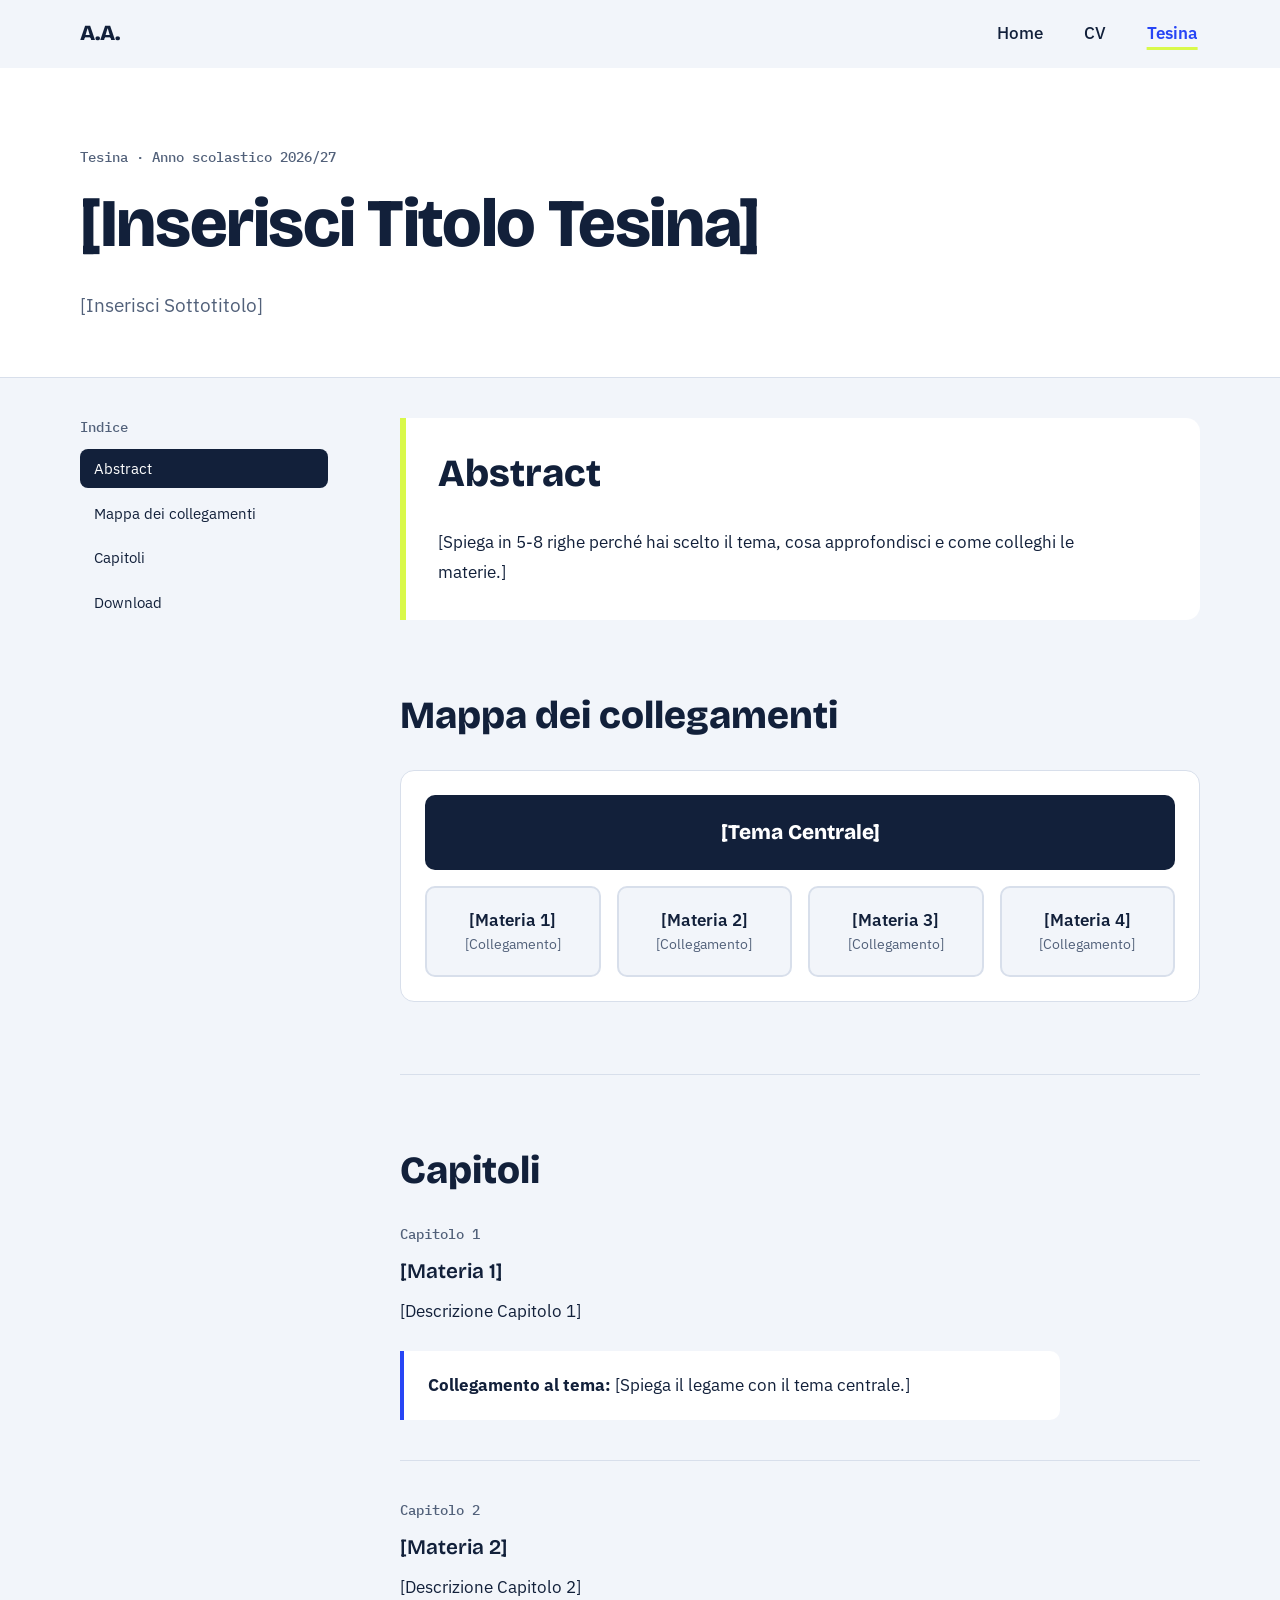
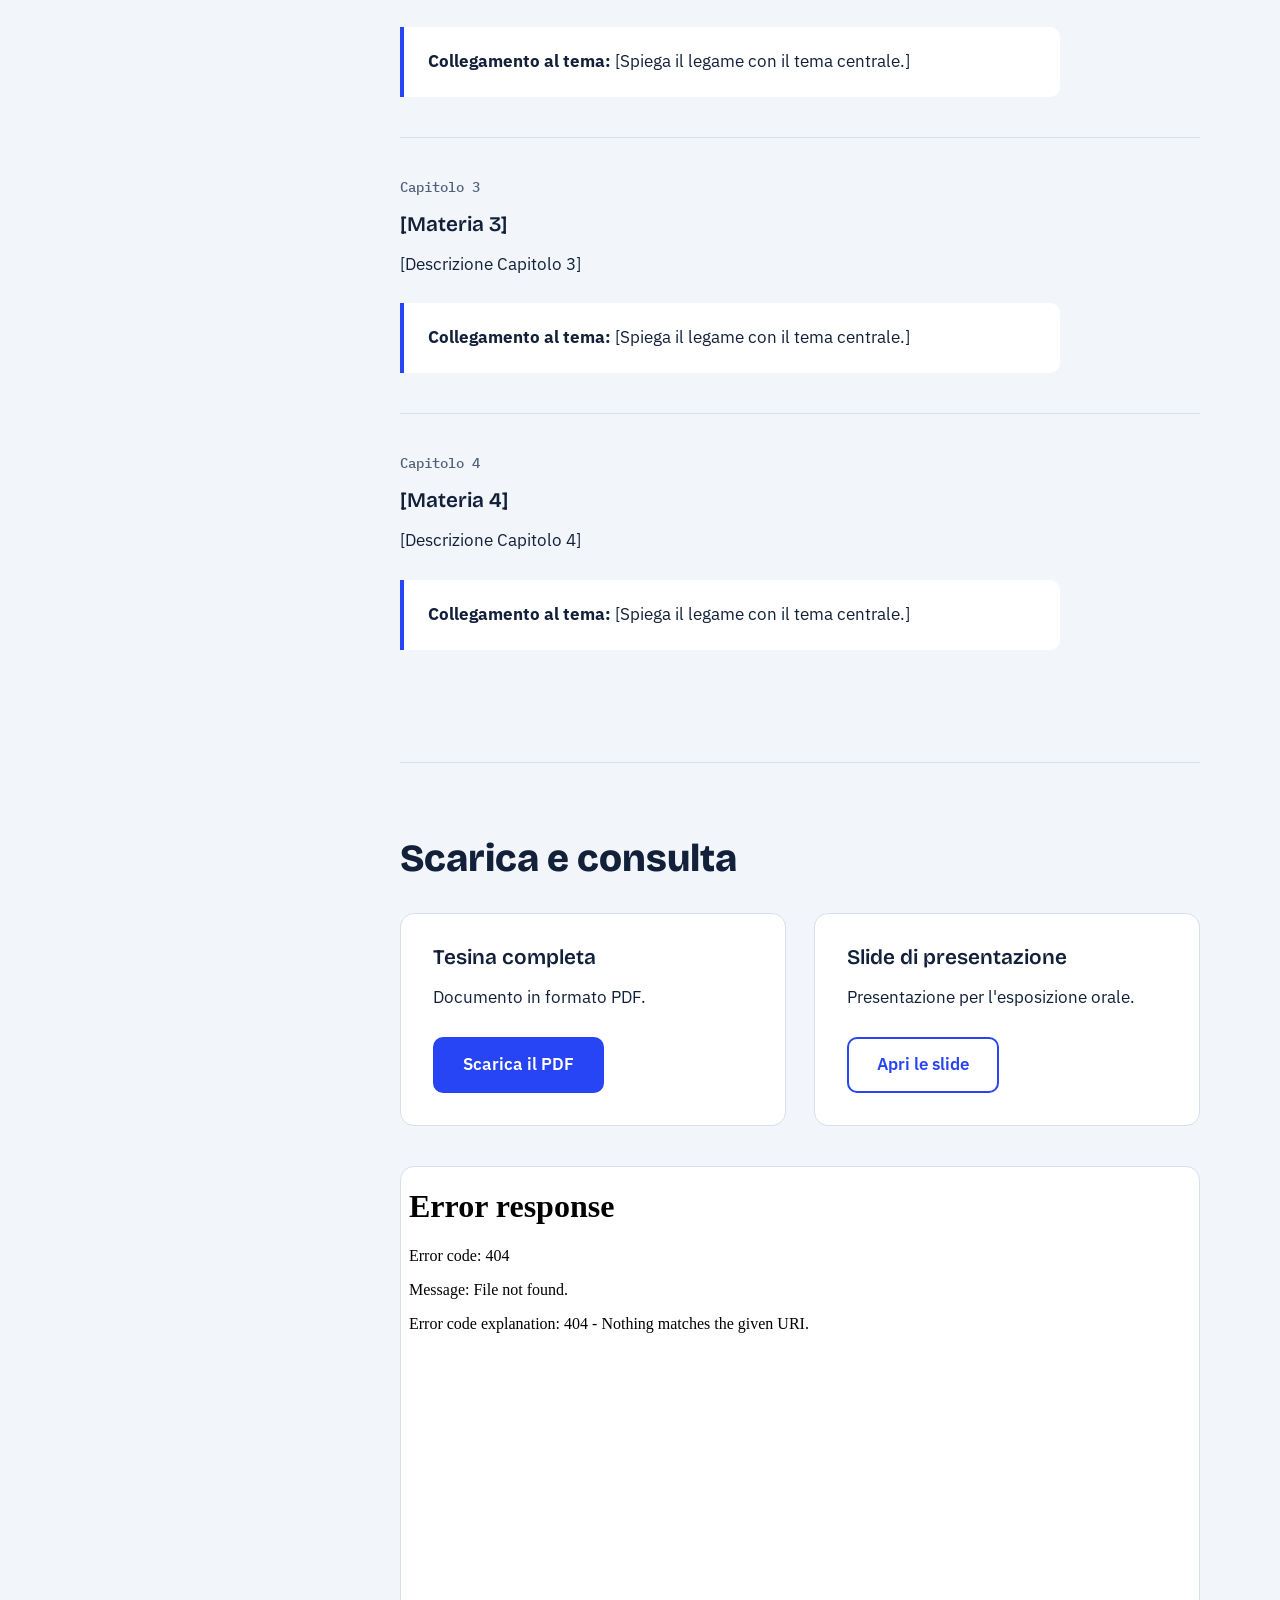
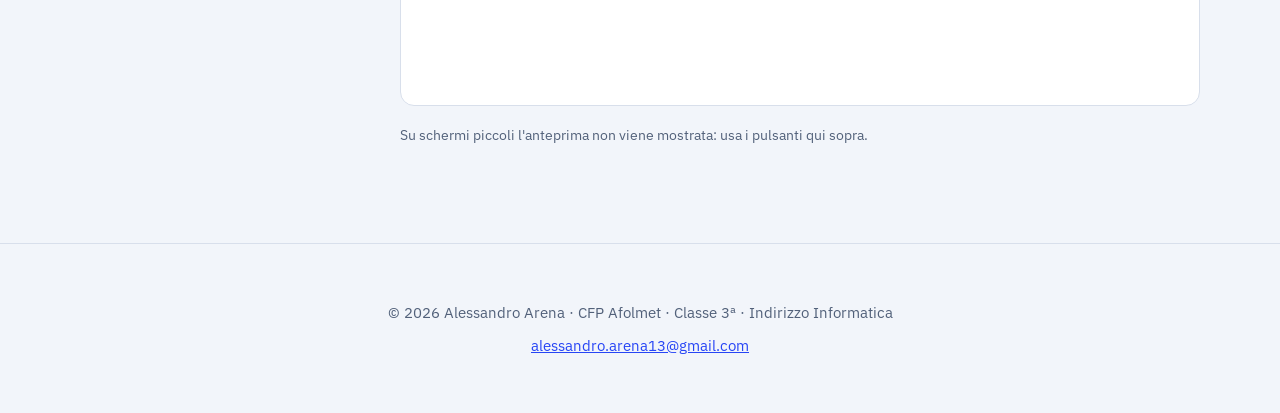
==== tesina.html @ 5dff7b11 "primo tesina" ====
<!DOCTYPE html>
<html lang="it">
<head>
  <meta charset="UTF-8">
  <meta name="viewport" content="width=device-width, initial-scale=1">
  <title>Tesina | Alessandro Arena</title>
  <meta name="description" content="[Inserisci Titolo Tesina]: tesina di Alessandro Arena, classe 3ª Informatica.">
  <meta name="theme-color" content="#F2F5FA">
  <link rel="icon" href="data:image/svg+xml,%3Csvg xmlns='http://www.w3.org/2000/svg' viewBox='0 0 64 64'%3E%3Crect width='64' height='64' rx='14' fill='%232745F5'/%3E%3Ctext x='32' y='41' font-family='sans-serif' font-size='24' font-weight='800' text-anchor='middle' fill='white'%3EA.A.%3C/text%3E%3C/svg%3E">
  <link rel="preconnect" href="https://fonts.googleapis.com">
  <link rel="preconnect" href="https://fonts.gstatic.com" crossorigin>
  <link href="https://fonts.googleapis.com/css2?family=Bricolage+Grotesque:wght@600;800&family=IBM+Plex+Sans:wght@400;500;600&family=IBM+Plex+Mono:wght@500&display=swap" rel="stylesheet">
  <link rel="stylesheet" href="style.css">
  <script src="script.js" defer></script>
</head>
<body>
  <a class="skip-link" href="#main">Vai al contenuto</a>

  <header class="site-header">
    <a class="logo" href="index.html">A.A.<span class="sr-only"> – Alessandro Arena, Home</span></a>
    <nav class="site-nav" aria-label="Navigazione principale">
      <ul role="list">
        <li><a href="index.html">Home</a></li>
        <li><a href="cv.html">CV</a></li>
        <li><a href="tesina.html" aria-current="page">Tesina</a></li>
      </ul>
    </nav>
  </header>

  <main id="main">
    <section class="page-hero">
      <div class="container">
        <p class="eyebrow">Tesina · Anno scolastico 2026/27</p>
        <h1>[Inserisci Titolo Tesina]</h1>
        <p class="lead">[Inserisci Sottotitolo]</p>
      </div>
    </section>

    <div class="container layout">
      <div class="sidebar">
        <nav class="toc" aria-label="Indice della tesina">
          <h2 class="toc-title">Indice</h2>
          <ul role="list">
            <li><a href="#abstract">Abstract</a></li>
            <li><a href="#mappa">Mappa dei collegamenti</a></li>
            <li><a href="#capitoli">Capitoli</a></li>
            <li><a href="#download">Download</a></li>
          </ul>
        </nav>
      </div>

      <div class="content">
        <section id="abstract" class="block highlight">
          <h2>Abstract</h2>
          <p>[Spiega in 5-8 righe perché hai scelto il tema, cosa approfondisci e come colleghi le materie.]</p>
        </section>

        <section id="mappa" class="block">
          <h2>Mappa dei collegamenti</h2>
          <div class="map">
            <p class="map-center">[Tema Centrale]</p>
            <ul class="map-nodes" role="list">
              <li><a class="map-node" href="#materia-1">[Materia 1]<small>[Collegamento]</small></a></li>
              <li><a class="map-node" href="#materia-2">[Materia 2]<small>[Collegamento]</small></a></li>
              <li><a class="map-node" href="#materia-3">[Materia 3]<small>[Collegamento]</small></a></li>
              <li><a class="map-node" href="#materia-4">[Materia 4]<small>[Collegamento]</small></a></li>
            </ul>
          </div>
        </section>

        <section id="capitoli" class="block">
          <h2>Capitoli</h2>
          <article id="materia-1" class="chapter">
            <header>
              <p class="eyebrow">Capitolo 1</p>
              <h3>[Materia 1]</h3>
            </header>
            <p>[Descrizione Capitolo 1]</p>
            <p class="link-theme"><strong>Collegamento al tema:</strong> [Spiega il legame con il tema centrale.]</p>
          </article>
          <article id="materia-2" class="chapter">
            <header>
              <p class="eyebrow">Capitolo 2</p>
              <h3>[Materia 2]</h3>
            </header>
            <p>[Descrizione Capitolo 2]</p>
            <p class="link-theme"><strong>Collegamento al tema:</strong> [Spiega il legame con il tema centrale.]</p>
          </article>
          <article id="materia-3" class="chapter">
            <header>
              <p class="eyebrow">Capitolo 3</p>
              <h3>[Materia 3]</h3>
            </header>
            <p>[Descrizione Capitolo 3]</p>
            <p class="link-theme"><strong>Collegamento al tema:</strong> [Spiega il legame con il tema centrale.]</p>
          </article>
          <article id="materia-4" class="chapter">
            <header>
              <p class="eyebrow">Capitolo 4</p>
              <h3>[Materia 4]</h3>
            </header>
            <p>[Descrizione Capitolo 4]</p>
            <p class="link-theme"><strong>Collegamento al tema:</strong> [Spiega il legame con il tema centrale.]</p>
          </article>
        </section>

        <section id="download" class="block">
          <h2>Scarica e consulta</h2>
          <div class="grid grid-2">
            <article class="card">
              <h3>Tesina completa</h3>
              <p>Documento in formato PDF.</p>
              <a class="btn btn-primary" href="assets/tesina.pdf" download>Scarica il PDF</a>
            </article>
            <article class="card">
              <h3>Slide di presentazione</h3>
              <p>Presentazione per l'esposizione orale.</p>
              <a class="btn btn-secondary" href="assets/slide.pdf" target="_blank" rel="noopener">Apri le slide<span class="sr-only"> (si apre in una nuova scheda)</span></a>
            </article>
          </div>
          <iframe class="pdf" src="assets/tesina.pdf" title="Anteprima PDF della tesina" loading="lazy"></iframe>
          <p class="note">Su schermi piccoli l'anteprima non viene mostrata: usa i pulsanti qui sopra.</p>
        </section>
      </div>
    </div>
  </main>

  <footer class="site-footer">
    <p>© <span id="year">2026</span> Alessandro Arena · CFP Afolmet · Classe 3ª · Indirizzo Informatica</p>
    <p><a href="mailto:alessandro.arena13@gmail.com">alessandro.arena13@gmail.com</a></p>
  </footer>
</body>
</html>
---- style.css ----
/* =========================================================
   Alessandro Arena · Sito personale
   Indice:
   1  Token (colori, font, spazi)
   2  Base e reset
   3  Tipografia
   4  Utility (container, sr-only, skip-link)
   5  Header e navigazione
   6  Bottoni
   7  Ritratto (foto con fallback)
   8  Hero
   9  Sezioni e card
   9b Progetti (Home)
   10 Layout con sidebar (CV, Tesina)
   11 Componenti del CV
   12 Componenti della Tesina
   13 Footer
   14 Breakpoint (tablet, desktop)
   15 Preferenze utente e stampa
   ========================================================= */

/* ===== 1. Token: cambia qui colori, font e spaziature ===== */
:root {
  color-scheme: light;

  --bg: #F2F5FA;
  --surface: #FFFFFF;
  --ink: #12203A;
  --muted: #52617A;
  --primary: #2745F5;
  --primary-dark: #1B33C4;
  --marker: #D9F94A;
  --border: #D8DFEB;

  --radius: 14px;
  --radius-sm: 10px;
  --max: 1120px;
  --header-h: 4.25rem;
  --space-section: clamp(3.5rem, 8vw, 6rem);
  --space-block: clamp(3rem, 6vw, 4.5rem);

  --font-title: 'Bricolage Grotesque', system-ui, sans-serif;
  --font-text: 'IBM Plex Sans', system-ui, sans-serif;
  --font-mono: 'IBM Plex Mono', ui-monospace, monospace;
}

/* ===== 2. Base e reset ===== */
*, *::before, *::after { box-sizing: border-box; }
html {
  scroll-behavior: smooth;
  scroll-padding-top: calc(var(--header-h) + 1.5rem);
  -webkit-text-size-adjust: 100%;
}
body {
  min-height: 100vh;
  min-height: 100dvh;
  display: flex;
  flex-direction: column;
  margin: 0;
  font: 1.0625rem/1.75 var(--font-text);
  color: var(--ink);
  background: var(--bg);
}
main { flex: 1; }
img { max-width: 100%; height: auto; display: block; }
a { color: var(--primary); }
a:hover { color: var(--primary-dark); }
:focus-visible { outline: 3px solid var(--primary); outline-offset: 3px; }
ul, ol { margin: 0; padding: 0; list-style: none; }

/* ===== 3. Tipografia ===== */
h1, h2, h3, h4 { font-family: var(--font-title); line-height: 1.2; margin: 0; }
h1 { font-size: clamp(2.5rem, 7vw, 4.25rem); font-weight: 800; letter-spacing: -.02em; margin-bottom: 1.5rem; }
h2 { font-size: clamp(1.75rem, 4vw, 2.4rem); font-weight: 800; margin-bottom: 1.5rem; }
h3 { font-size: 1.3rem; font-weight: 600; margin-bottom: .75rem; }
h4 { font: 500 .85rem/1.4 var(--font-mono); color: var(--muted); margin-bottom: 1rem; }
p { margin: 0 0 1.5rem; max-width: 66ch; }
p:last-child { margin-bottom: 0; }
.hl { background: linear-gradient(transparent 55%, var(--marker) 55%); padding: 0 .1em; }
.eyebrow { font: 500 .85rem/1.4 var(--font-mono); color: var(--muted); margin-bottom: 1rem; }
.lead { font-size: 1.2rem; line-height: 1.7; color: var(--muted); margin-bottom: 2rem; }

/* ===== 4. Utility ===== */
.container { width: min(100% - 2.5rem, var(--max)); margin-inline: auto; }
.sr-only {
  position: absolute; width: 1px; height: 1px; margin: -1px; padding: 0;
  overflow: hidden; clip: rect(0 0 0 0); white-space: nowrap; border: 0;
}
.skip-link { position: absolute; left: 1rem; top: -4rem; background: var(--ink); color: #fff; padding: .5rem 1rem; border-radius: 6px; z-index: 100; }
.skip-link:focus { top: 1rem; color: #fff; }

/* ===== 5. Header e navigazione (3 voci: sempre in orizzontale) ===== */
.site-header {
  position: sticky; top: 0; z-index: 50;
  display: flex; align-items: center; justify-content: space-between; gap: 1rem;
  height: var(--header-h);
  padding-inline: max(1.25rem, calc((100% - var(--max)) / 2));
  background: rgba(242, 245, 250, .94);
  -webkit-backdrop-filter: blur(8px);
  backdrop-filter: blur(8px);
  border-bottom: 1px solid transparent;
  transition: border-color .2s;
}
.site-header.scrolled { border-bottom-color: var(--border); }
.logo { font: 800 1.35rem/1 var(--font-title); color: var(--ink); text-decoration: none; }
.logo:hover { color: var(--primary); }
.site-nav ul { display: flex; gap: 1.25rem; }
.site-nav a { display: block; padding: .5rem .15rem; color: var(--ink); text-decoration: none; font-weight: 500; }
.site-nav a:hover { color: var(--primary); }
.site-nav a[aria-current="page"] {
  color: var(--primary); font-weight: 600;
  text-decoration: underline; text-decoration-thickness: 3px;
  text-underline-offset: 8px; text-decoration-color: var(--marker);
}

/* ===== 6. Bottoni ===== */
.btn { display: inline-block; padding: .9rem 1.75rem; border: 2px solid var(--primary); border-radius: var(--radius-sm); font-weight: 600; line-height: 1.4; text-decoration: none; transition: background .15s, color .15s; }
.btn-primary { background: var(--primary); color: #fff; }
.btn-primary:hover { background: var(--primary-dark); border-color: var(--primary-dark); color: #fff; }
.btn-secondary { background: transparent; color: var(--primary); }
.btn-secondary:hover { background: var(--primary); color: #fff; }
.cta-group { display: flex; flex-wrap: wrap; gap: 1rem; margin-top: 2rem; }

/* ===== 7. Ritratto: iniziali dietro la foto (fallback se manca) ===== */
.portrait {
  position: relative; display: grid; place-items: center;
  width: 5.5rem; aspect-ratio: 1; flex-shrink: 0;
  border-radius: 50%; overflow: hidden;
  background: var(--ink); color: #fff;
  font: 800 1.5rem/1 var(--font-title); letter-spacing: -.02em;
}
.portrait img { position: absolute; inset: 0; width: 100%; height: 100%; object-fit: cover; }
.portrait-lg { width: min(100%, 22.5rem); margin-inline: auto; font-size: 4rem; box-shadow: 14px 14px 0 var(--marker); }

/* ===== 8. Hero ===== */
.hero { margin-block: 2rem var(--space-section); display: grid; gap: 3rem; align-items: center; }
.page-hero { padding: clamp(3rem, 7vw, 5rem) 0 clamp(2.5rem, 5vw, 3.5rem); background: var(--surface); border-bottom: 1px solid var(--border); }
.page-hero .lead:last-child { margin-bottom: 0; }

/* ===== 9. Sezioni e card ===== */
.section { padding-block: var(--space-section); }
.section.alt { background: var(--surface); border-block: 1px solid var(--border); }
.section-title { margin-bottom: 2.5rem; }
.split { display: grid; gap: 3rem; }
.facts { display: grid; gap: 1.25rem; align-content: start; }
.facts li { padding: 1.25rem 1.5rem; background: var(--surface); border-left: 4px solid var(--marker); border-radius: 0 var(--radius) var(--radius) 0; color: var(--muted); line-height: 1.5; }
.facts strong { display: block; font: 800 1.5rem var(--font-title); color: var(--ink); margin-bottom: .25rem; }

.grid { display: grid; gap: 1.75rem; }
.card {
  --card-bg: var(--surface);
  --chip-bg: var(--bg);
  display: flex; flex-direction: column; align-items: flex-start;
  padding: 2rem;
  background: var(--card-bg);
  border: 1px solid var(--border); border-radius: var(--radius);
}
.section.alt .card { --card-bg: var(--bg); --chip-bg: var(--surface); }
.card > .badges { margin-bottom: 1.75rem; }
.card > .btn { margin-top: auto; }

.badges { display: flex; flex-wrap: wrap; gap: .75rem; }
.badges li { font: 500 .9rem/1.3 var(--font-mono); padding: .45rem .95rem; background: var(--chip-bg, var(--surface)); border: 1px solid var(--border); border-radius: 999px; }
.tags { font: 500 .9rem var(--font-mono); color: var(--muted); }

/* ===== 9b. Progetti (Home) ===== */
.project { display: grid; gap: 3rem; padding: 2rem; background: var(--bg); border: 1px solid var(--border); border-radius: var(--radius); }
.project h3 { font-size: 1.6rem; }
.project h4 { margin: 2rem 0 .85rem; }
.project code { font: 500 .9em var(--font-mono); padding: .1em .4em; background: var(--surface); border: 1px solid var(--border); border-radius: 6px; }
.project-tags { margin-top: 2rem; }
.project-next { margin-top: 1.75rem; }

.steps { counter-reset: step; display: grid; gap: .85rem; }
.steps li { counter-increment: step; position: relative; padding-left: 2.5rem; line-height: 1.55; }
.steps li::before { content: counter(step); position: absolute; left: 0; top: .1em; display: grid; place-items: center; width: 1.7rem; height: 1.7rem; border-radius: 50%; background: var(--marker); color: var(--ink); font: 500 .85rem/1 var(--font-mono); }

/* Anteprima giocabile: telefono con iframe (solo da desktop, come il PDF) */
.project-demo { display: none; }
.phone { width: 21rem; max-width: 100%; height: 40rem; margin-inline: auto; overflow: hidden; background: #1f4229; border: 10px solid var(--ink); border-radius: 36px; box-shadow: 14px 14px 0 var(--marker); }
.phone iframe { display: block; width: 100%; height: 100%; border: 0; }
.demo-actions { display: flex; justify-content: center; margin-top: 2rem; }
.btn-sm { padding: .55rem 1.25rem; font-size: .95rem; cursor: pointer; font-family: inherit; }
.project-demo .note { text-align: center; margin-inline: auto; }

/* ===== 10. Layout con sidebar (CV, Tesina) ===== */
.layout { display: grid; gap: 2.5rem; padding-block: 2.5rem var(--space-section); }
.sidebar { display: grid; gap: 1.75rem; align-content: start; }
.profile { display: flex; align-items: center; gap: 1rem; }
.profile-name { margin: 0; font: 800 1.2rem/1.2 var(--font-title); }
.profile-role { margin: .25rem 0 0; font: 500 .85rem/1.4 var(--font-mono); color: var(--muted); }

.toc-title { margin-bottom: .75rem; font: 500 .85rem/1.4 var(--font-mono); color: var(--muted); }
.toc ul { display: flex; flex-wrap: wrap; gap: .6rem; }
.toc a { display: block; padding: .5rem 1rem; background: var(--surface); border: 1px solid var(--border); border-radius: 999px; color: var(--ink); font-size: .95rem; line-height: 1.4; text-decoration: none; }
.toc a:hover { border-color: var(--primary); }
.toc a[aria-current="true"] { background: var(--ink); border-color: var(--ink); color: #fff; }

.block { padding-bottom: var(--space-block); margin-bottom: var(--space-block); border-bottom: 1px solid var(--border); }
.block:last-child { margin-bottom: 0; padding-bottom: 0; border-bottom: 0; }
.block > h2 { margin-bottom: 2rem; }
.block.highlight { padding: 2rem; background: var(--surface); border: 0; border-left: 6px solid var(--marker); border-radius: 0 var(--radius) var(--radius) 0; }
address { font-style: normal; }
address p { margin-bottom: .75rem; }

/* ===== 11. Componenti del CV ===== */
/* Dati rapidi (etichetta / valore) */
.data { display: grid; gap: 1rem; margin: 2rem 0 0; }
.data div { padding: 1rem 1.25rem; background: var(--surface); border: 1px solid var(--border); border-radius: var(--radius-sm); }
.data dt { font: 500 .8rem var(--font-mono); color: var(--muted); margin-bottom: .35rem; }
.data dd { margin: 0; font-weight: 600; line-height: 1.5; }

/* Timeline: data sopra (mobile) o a sinistra (tablet+), scheda a destra */
.timeline { display: grid; gap: 1.5rem; }
.timeline li { display: grid; gap: .75rem; }
.timeline time { font: 500 .9rem var(--font-mono); color: var(--primary); }
.timeline .entry { padding: 1.75rem 2rem; background: var(--surface); border: 1px solid var(--border); border-radius: var(--radius); }
.timeline .entry h3 { margin-bottom: .35rem; }
.timeline .where { margin-bottom: 1.25rem; font-size: .95rem; color: var(--muted); }
.timeline h4 { margin: 1.5rem 0 .75rem; }

/* Liste con segno di spunta */
.check-list { display: grid; gap: .85rem; }
.check-list li { position: relative; padding-left: 1.9rem; line-height: 1.55; }
.check-list li::before { content: ""; position: absolute; left: .15rem; top: .4em; width: .6rem; height: .35rem; border-left: 2px solid var(--primary); border-bottom: 2px solid var(--primary); transform: rotate(-45deg); }

/* Competenze: gruppi etichettati dentro le card */
.skill-group { width: 100%; }
.skill-group + .skill-group { margin-top: 2rem; }

/* Tabella lingue */
.lang-table { width: 100%; border-collapse: separate; border-spacing: 0; background: var(--surface); border: 1px solid var(--border); border-radius: var(--radius); overflow: hidden; }
.lang-table th, .lang-table td { padding: 1rem 1.5rem; text-align: left; border-bottom: 1px solid var(--border); }
.lang-table tr:last-child > * { border-bottom: 0; }
.lang-table th { font-weight: 500; }
.lang-table td { font: 500 .95rem var(--font-mono); color: var(--primary); text-align: right; }
.lang-note { margin-top: 1rem; font-size: .9rem; color: var(--muted); }

/* ===== 12. Componenti della Tesina ===== */
.map { display: grid; gap: 1rem; padding: 1.5rem; background: var(--surface); border: 1px solid var(--border); border-radius: var(--radius); }
.map-center { margin: 0; padding: 1.5rem; text-align: center; font: 800 1.3rem/1.3 var(--font-title); background: var(--ink); color: #fff; border-radius: var(--radius-sm); }
.map-nodes { display: grid; gap: 1rem; }
.map-node { display: block; height: 100%; padding: 1.25rem; text-align: center; font-weight: 600; line-height: 1.5; text-decoration: none; color: var(--ink); background: var(--bg); border: 2px solid var(--border); border-radius: var(--radius-sm); transition: border-color .15s, background .15s; }
.map-node:hover { border-color: var(--primary); background: var(--marker); color: var(--ink); }
.map-node small { display: block; font-weight: 400; color: var(--muted); }

.chapter { padding: 2.5rem 0; }
.chapter + .chapter { border-top: 1px solid var(--border); }
.chapter:first-of-type { padding-top: 0; }
.link-theme { padding: 1.25rem 1.5rem; background: var(--surface); border-left: 4px solid var(--primary); border-radius: 0 var(--radius-sm) var(--radius-sm) 0; }

.pdf { display: none; width: 100%; height: 540px; margin-top: 2.5rem; background: var(--surface); border: 1px solid var(--border); border-radius: var(--radius); }
.note { margin-top: 1rem; font-size: .9rem; color: var(--muted); }

/* ===== 13. Footer ===== */
.site-footer { padding: 3rem 1.25rem; text-align: center; font-size: .95rem; color: var(--muted); border-top: 1px solid var(--border); }
.site-footer p { margin: .4rem auto; }

/* ===== 14. Breakpoint ===== */
/* Tablet */
@media (min-width: 640px) {
  .grid-2 { grid-template-columns: repeat(2, 1fr); }
  .data { grid-template-columns: repeat(3, 1fr); }
  .map-nodes { grid-template-columns: repeat(2, 1fr); }

  .timeline { gap: 2rem; }
  .timeline li { grid-template-columns: 9.5rem 1fr; gap: 2rem; }
  .timeline time { position: relative; padding: 1.85rem 1.5rem 0 0; text-align: right; }
  .timeline time::after { content: ""; position: absolute; right: -7px; top: 2.1rem; width: 14px; height: 14px; border-radius: 50%; background: var(--primary); border: 3px solid var(--bg); z-index: 1; }
  .timeline time::before { content: ""; position: absolute; right: -1px; top: 0; bottom: -2rem; width: 2px; background: var(--border); }
  .timeline li:last-child time::before { bottom: auto; height: 2.1rem; }

  .two-col { columns: 2; column-gap: 2.5rem; display: block; }
  .two-col li { break-inside: avoid; margin-bottom: .85rem; }
}

/* Desktop: sidebar affiancata, griglie a 3-4 colonne */
@media (min-width: 900px) {
  .site-nav ul { gap: 2.25rem; }
  .hero { grid-template-columns: 1.2fr 1fr; gap: 4rem; min-height: 70vh; }
  .split { grid-template-columns: 1.4fr 1fr; gap: 4rem; }
  .grid-3 { grid-template-columns: repeat(3, 1fr); }
  .map-nodes { grid-template-columns: repeat(4, 1fr); }
  .pdf { display: block; }
  .project { grid-template-columns: minmax(0, 1fr) 21rem; gap: 4rem; padding: 2.5rem; align-items: start; }
  .project-demo { display: block; position: sticky; top: calc(var(--header-h) + 1.5rem); }

  .layout { grid-template-columns: 15.5rem minmax(0, 1fr); gap: 4.5rem; }
  .sidebar { position: sticky; top: calc(var(--header-h) + 1.5rem); align-self: start; }
  .profile { flex-direction: column; align-items: flex-start; gap: 1.25rem; }
  .profile .portrait { width: 9.5rem; font-size: 2.2rem; }
  .toc ul { flex-direction: column; gap: .35rem; }
  .toc a { padding: .55rem .85rem; background: none; border: 0; border-radius: 8px; }
  .toc a:hover { background: var(--surface); }
  .toc a[aria-current="true"] { background: var(--ink); }
}

/* ===== 15. Preferenze utente e stampa ===== */
@media (prefers-reduced-motion: reduce) {
  html { scroll-behavior: auto; }
  * { transition: none !important; }
}

@media print {
  .site-header, .site-footer, .skip-link, .btn, .pdf, .toc, .project-demo { display: none; }
  body { display: block; background: #fff; font-size: 11pt; }
  .layout { display: block; padding-top: 1rem; }
  .sidebar { position: static; margin-bottom: 1.5rem; }
  .block, .entry, .card, .project, .data div { break-inside: avoid; }
  a { color: inherit; }
}
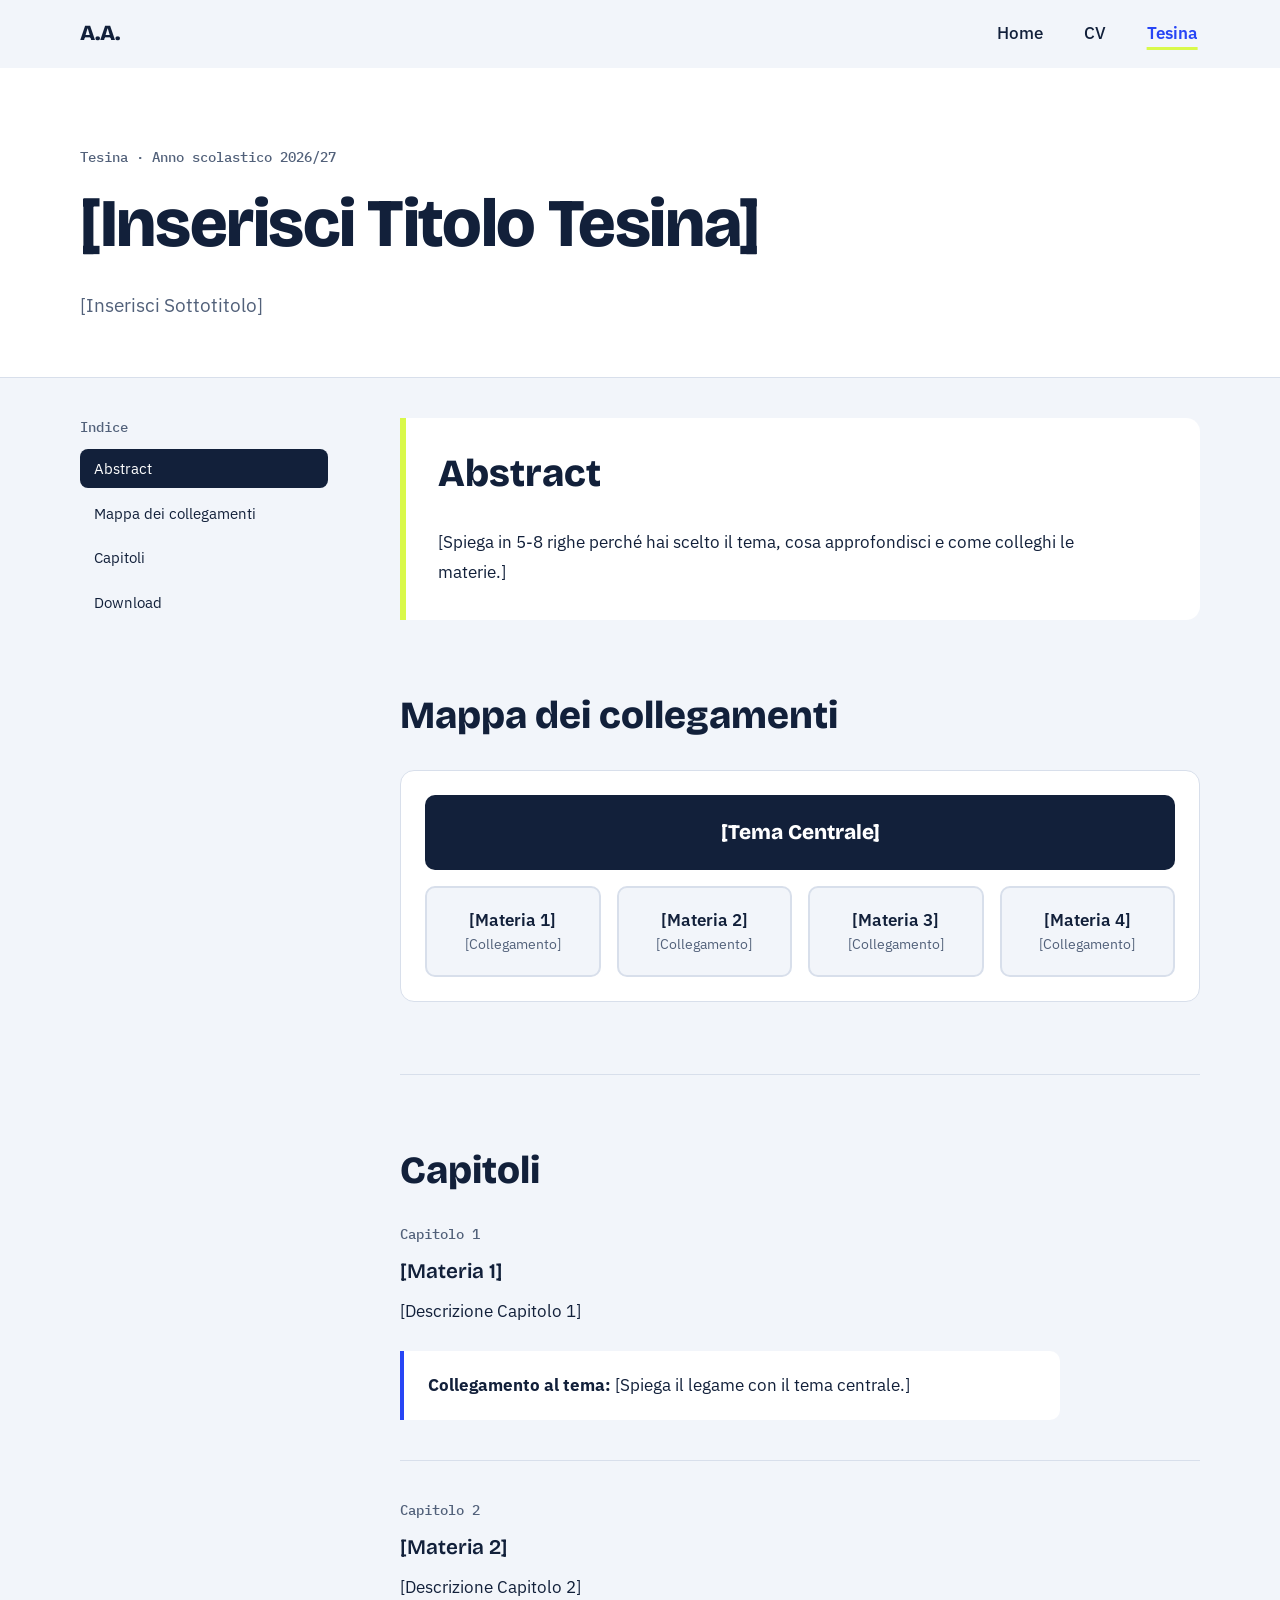
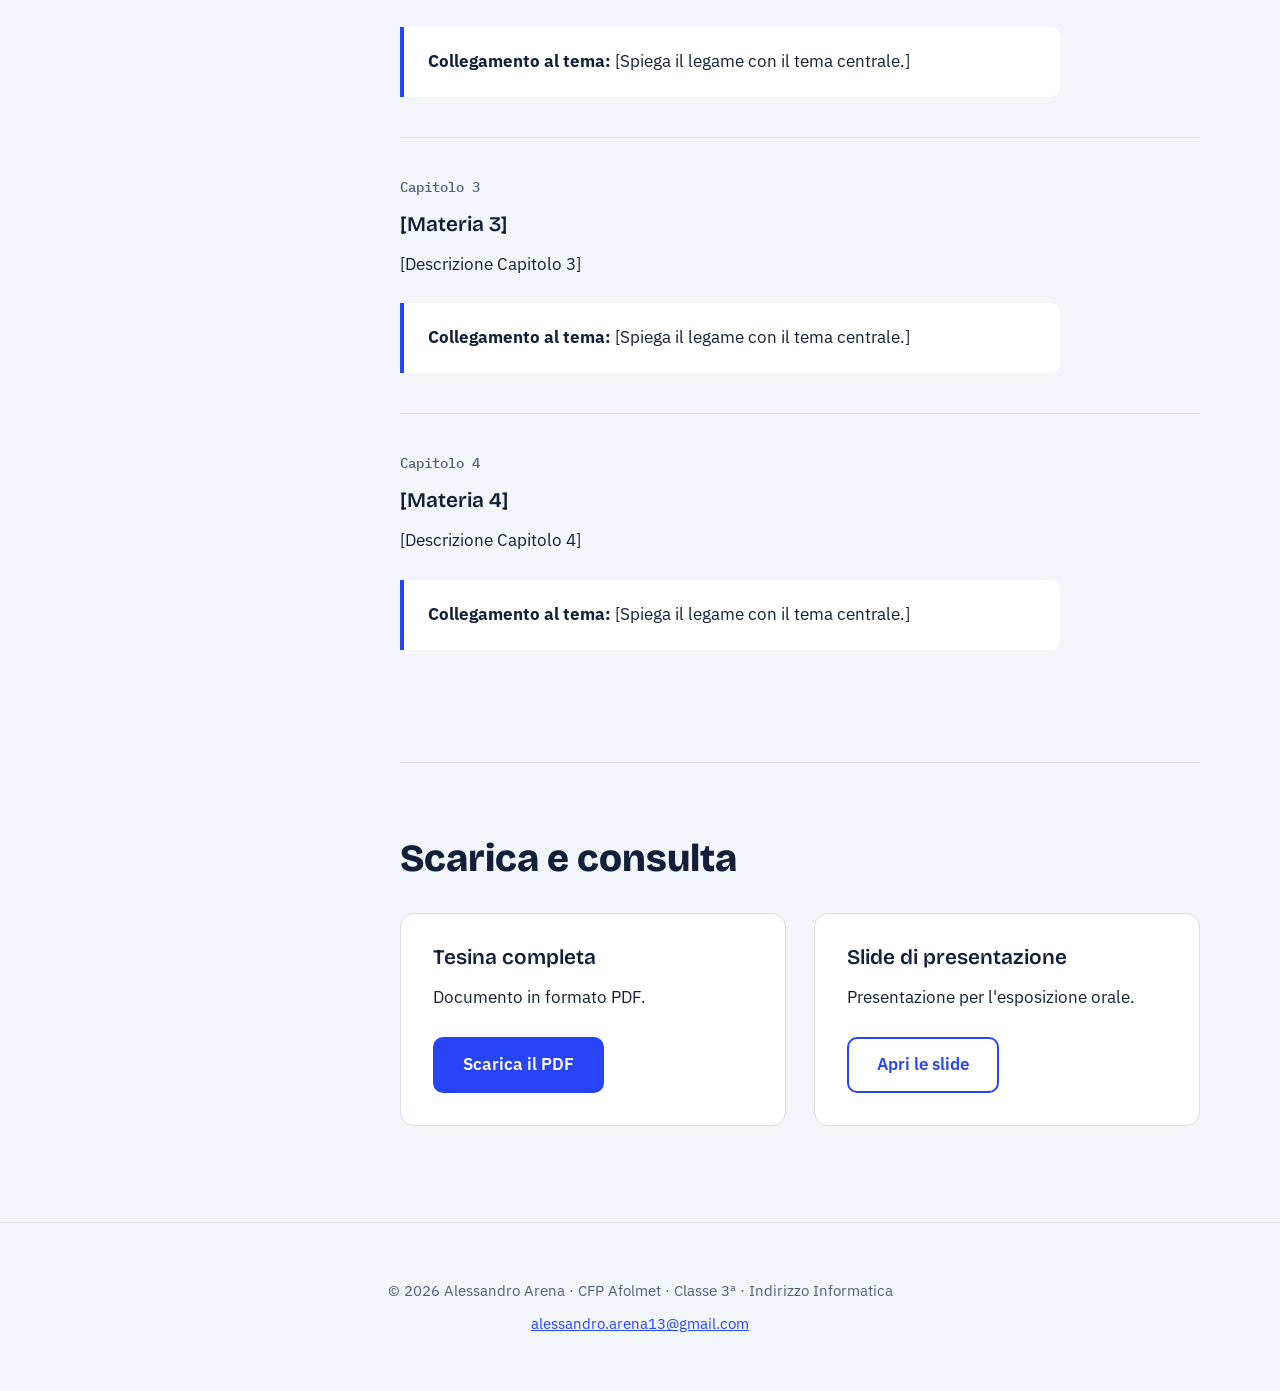
==== commit f2d789a0: "Tolta prewiev" ====
--- a/tesina.html
+++ b/tesina.html
@@ -118,8 +118,6 @@
               <a class="btn btn-secondary" href="assets/slide.pdf" target="_blank" rel="noopener">Apri le slide<span class="sr-only"> (si apre in una nuova scheda)</span></a>
             </article>
           </div>
-          <iframe class="pdf" src="assets/tesina.pdf" title="Anteprima PDF della tesina" loading="lazy"></iframe>
-          <p class="note">Su schermi piccoli l'anteprima non viene mostrata: usa i pulsanti qui sopra.</p>
         </section>
       </div>
     </div>
--- a/style.css
+++ b/style.css
@@ -249,7 +249,6 @@
 .chapter:first-of-type { padding-top: 0; }
 .link-theme { padding: 1.25rem 1.5rem; background: var(--surface); border-left: 4px solid var(--primary); border-radius: 0 var(--radius-sm) var(--radius-sm) 0; }
 
-.pdf { display: none; width: 100%; height: 540px; margin-top: 2.5rem; background: var(--surface); border: 1px solid var(--border); border-radius: var(--radius); }
 .note { margin-top: 1rem; font-size: .9rem; color: var(--muted); }
 
 /* ===== 13. Footer ===== */
@@ -281,7 +280,6 @@
   .split { grid-template-columns: 1.4fr 1fr; gap: 4rem; }
   .grid-3 { grid-template-columns: repeat(3, 1fr); }
   .map-nodes { grid-template-columns: repeat(4, 1fr); }
-  .pdf { display: block; }
   .project { grid-template-columns: minmax(0, 1fr) 21rem; gap: 4rem; padding: 2.5rem; align-items: start; }
   .project-demo { display: block; position: sticky; top: calc(var(--header-h) + 1.5rem); }
 
@@ -302,7 +300,7 @@
 }
 
 @media print {
-  .site-header, .site-footer, .skip-link, .btn, .pdf, .toc, .project-demo { display: none; }
+  .site-header, .site-footer, .skip-link, .btn, .toc, .project-demo { display: none; }
   body { display: block; background: #fff; font-size: 11pt; }
   .layout { display: block; padding-top: 1rem; }
   .sidebar { position: static; margin-bottom: 1.5rem; }
